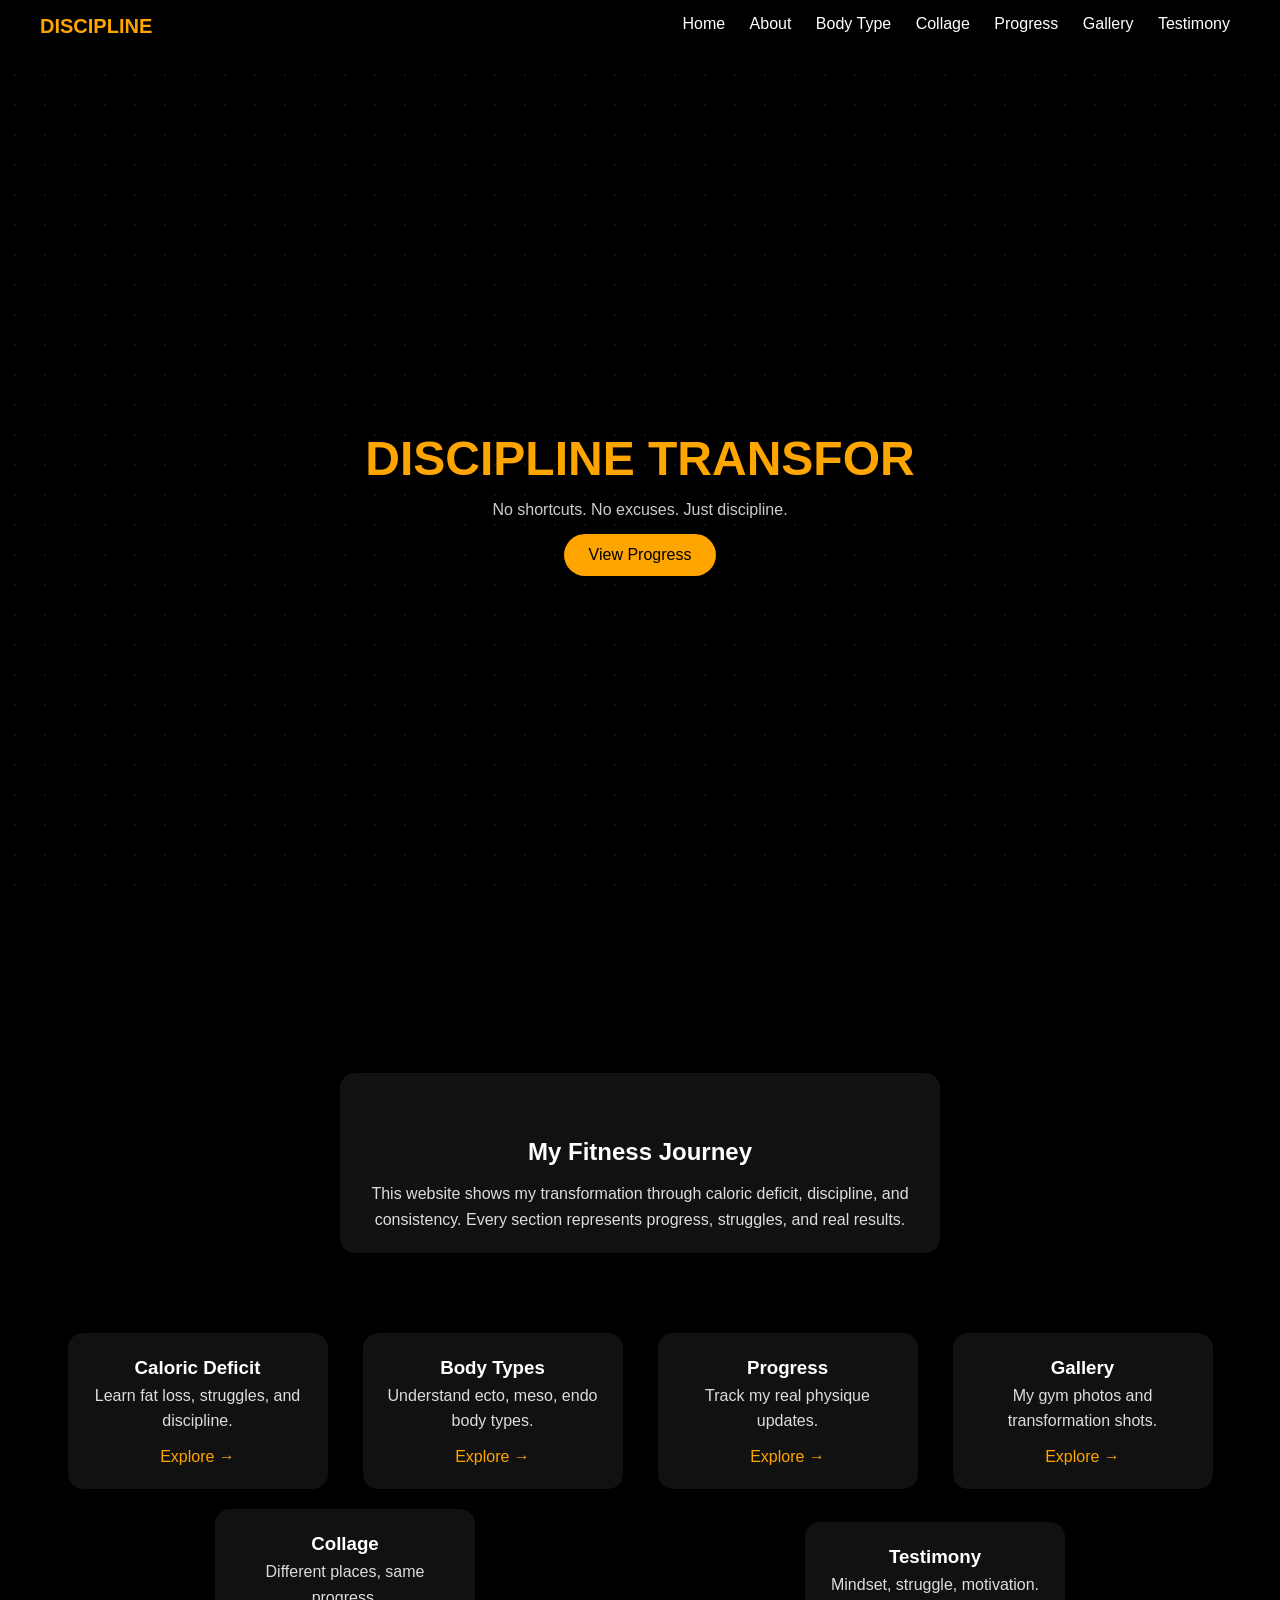
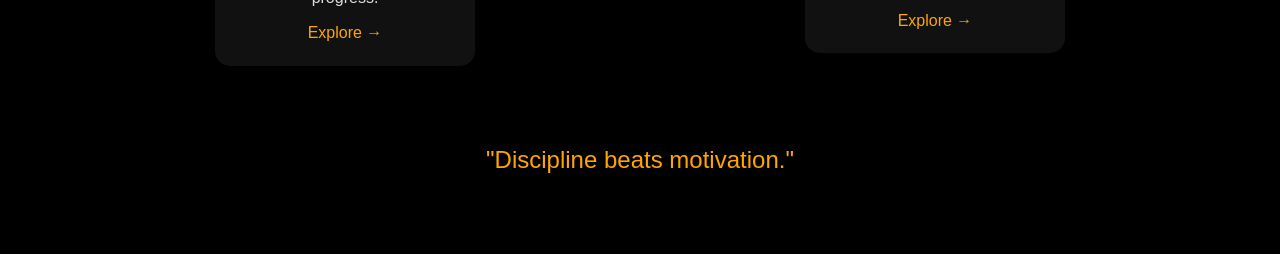
==== index.html @ 789b2162 "Add files via upload" ====
<!DOCTYPE html>
<html>
<head>
<title>Discipline Gym</title>
<link rel="stylesheet" href="style.css">
</head>
<body>

<!-- PARTICLES BACKGROUND -->
<div id="particles"></div>

<!-- NAV -->
<nav>
<div class="logo">DISCIPLINE</div>
<div>
<a href="index.html">Home</a>
<a href="about.html">About</a>
<a href="body.html">Body Type</a>
<a href="collage.html">Collage</a>
<a href="progress.html">Progress</a>
<a href="gallery.html">Gallery</a>
<a href="testimony.html">Testimony</a>
</div>
</nav>

<!-- HERO -->
<section class="hero">
<h1 id="typing"></h1>
<p>No shortcuts. No excuses. Just discipline.</p>
<a href="progress.html" class="btn">View Progress</a>
</section>

<!-- MAIN -->
<section class="page">

<div class="card main-card">
<h2>My Fitness Journey</h2>
<p>
This website shows my transformation through caloric deficit, discipline, and consistency.
Every section represents progress, struggles, and real results.
</p>
</div>

<div class="cards">

<div class="card">
<h3>Caloric Deficit</h3>
<p>Learn fat loss, struggles, and discipline.</p>
<a href="about.html">Explore →</a>
</div>

<div class="card">
<h3>Body Types</h3>
<p>Understand ecto, meso, endo body types.</p>
<a href="body.html">Explore →</a>
</div>

<div class="card">
<h3>Progress</h3>
<p>Track my real physique updates.</p>
<a href="progress.html">Explore →</a>
</div>

<div class="card">
<h3>Gallery</h3>
<p>My gym photos and transformation shots.</p>
<a href="gallery.html">Explore →</a>
</div>

<div class="card">
<h3>Collage</h3>
<p>Different places, same progress.</p>
<a href="collage.html">Explore →</a>
</div>

<div class="card">
<h3>Testimony</h3>
<p>Mindset, struggle, motivation.</p>
<a href="testimony.html">Explore →</a>
</div>

</div>

<div class="quote">
"Discipline beats motivation."
</div>

</section>

<script src="script.js"></script>
</body>
</html>
---- style.css ----
*{
    margin:0;
    padding:0;
    box-sizing:border-box;
    font-family:Arial;
   }
   
   body{
    background:#050505;
    color:white;
   }
   
   /* NAV */
   nav{
    display:flex;
    justify-content:space-between;
    padding:15px 40px;
    background:#000;
    position:sticky;
    top:0;
    z-index:1000;
   }
   
   nav a{
    color:white;
    margin:0 10px;
    text-decoration:none;
   }
   
   nav a:hover{
    color:orange;
   }
   
   /* PAGE */
   .page{
    padding:80px 20px;
    text-align:center;
   }
   
   /* CENTER CARD */
   .card{
    width:60%;
    max-width:600px;
    margin:0 auto;           /* 🔥 CENTER */
    background:#111;
    padding:25px;
    border-radius:15px;
    text-align:center;
    line-height:1.6;
    transition:.3s;
   }
   .modal{
    position:fixed;
    inset:0;
    background:rgba(0,0,0,0.9);
   
    display:flex;
    justify-content:center;
    align-items:center;
   
    z-index:9999;
   }
   
   .modal img{
    max-width:90%;
    max-height:90%;
    border-radius:20px;
    box-shadow:0 0 30px black;
   }
   
   /* hover effect */
   .card:hover{
    transform:scale(1.02);
    box-shadow:0 0 20px orange;
   }
   
   /* optional text styling */
   .card p{
    color:#ddd;
   }
   /* =========================
      🔥 GALLERY SYSTEM
   ========================= */

   
/* HORIZONTAL SCROLL */
.body-scroll{
    display:flex;
    gap:20px;
   
    overflow-x:auto;
    scroll-behavior:smooth;
   
    padding:40px;
   
    /* 🔥 CENTER EFFECT */
    justify-content:center;
    align-items:center;
   
    /* IMPORTANT FOR SCROLL */
    scroll-snap-type:x mandatory;
   }
   
   /* hide scrollbar */
   .body-scroll::-webkit-scrollbar{
    display:none;
   }
   .cards{
    display:flex;
    justify-content:center;   /* 🔥 CENTER HORIZONTAL */
    align-items:center;
    gap:20px;
    flex-wrap:wrap;           /* responsive */
    padding:40px;
   }
   
   /* CARD */
   .card{
    width:250px;
    background:#111;
    padding:15px;
    border-radius:15px;
    text-align:center;
    cursor:pointer;
    transition:.3s;
   }
   
   /* IMAGE */
   .card img{
    width:100%;
    height:200px;
    object-fit:cover;
    border-radius:10px;
   }
   
   /* hover effect */
   .card:hover{
    transform:scale(1.05);
    box-shadow:0 0 20px orange;
   }
   
   /* active click */
   .card.active{
    border:1px solid orange;
    transform:scale(1.08);
   }
   
   .card{
    flex:0 0 auto;
    width:220px;
    background:#111;
    padding:15px;
    border-radius:15px;
    text-align:center;
    cursor:pointer;
    transition:.3s;
    scroll-snap-align:center;
   }
   
   /* IMAGE FIX (CLICKABLE NOW) */
   .card img{
    width:100%;
    height:180px;
    object-fit:cover;
    border-radius:10px;
    cursor:pointer;   /* 🔥 IMPORTANT */
   }
   
   /* hover */
   .card:hover{
    transform:scale(1.05);
    box-shadow:0 0 20px orange;
   }
   
   /* active click */
   .card.active{
    border:1px solid orange;
    transform:scale(1.08);
   }
   
   .gallery-wrapper{
    position:relative;
    margin-bottom:60px;
    width:100%;
   }
   
   /* 🔥 CRITICAL FIX */
    .gallery{
    display:flex;
    flex-wrap:nowrap;
    gap:18px;

    overflow-x:auto;
    overflow-y:hidden;

    scroll-behavior:smooth;

    width:100%;
    padding:20px 60px;

    justify-content:center;   /* 🔥 CENTER HORIZONTALLY */
    align-items:center;       /* 🔥 CENTER VERTICALLY */
  }
   h2{
   margin-top:40px;
   margin-bottom:10px;
   }

   /* HERO */
.hero{
 text-align:center;
 margin-bottom:40px;
}

.hero img{
 width:280px;
 border-radius:20px;
 margin-top:20px;
 box-shadow:0 0 30px orange;
}

/* GRID CARDS */
.cards{
 display:flex;
 flex-wrap:wrap;
 justify-content:center;
 gap:20px;
 margin-top:40px;
}

/* CARD LINKS */
.card a{
 display:inline-block;
 margin-top:10px;
 color:orange;
 text-decoration:none;
}

/* BACKGROUND */
body{
 background:linear-gradient(135deg,#000,#111,#000);
 color:white;
}

/* NAVBAR */
nav{
 display:flex;
 justify-content:space-between;
 padding:15px 40px;
 background:rgba(0,0,0,0.6);
 backdrop-filter:blur(10px);
 position:sticky;
 top:0;
 z-index:1000;
}

.logo{
 font-weight:bold;
 font-size:20px;
 color:orange;
}

nav a{
 color:white;
 margin:0 10px;
 text-decoration:none;
 position:relative;
}

nav a::after{
 content:'';
 position:absolute;
 width:0%;
 height:2px;
 bottom:-5px;
 left:0;
 background:orange;
 transition:.3s;
}

nav a:hover::after{
 width:100%;
}

/* HERO */
.hero-section{
 height:100vh;
 background:url('https://images.unsplash.com/photo-1583454110551-21f2fa2afe61');
 background-size:cover;
 background-position:center;
 display:flex;
 align-items:center;
 justify-content:center;
 position:relative;
}

.overlay{
 position:absolute;
 inset:0;
 background:rgba(0,0,0,0.7);
}

.hero-content{
 position:relative;
 text-align:center;
}

.hero-content h1{
 font-size:3rem;
 color:orange;
}

.hero-content p{
 margin:15px 0;
 color:#ccc;
}

/* BUTTON */
.btn{
 display:inline-block;
 padding:12px 25px;
 background:orange;
 color:black;
 text-decoration:none;
 border-radius:30px;
 transition:.3s;
}

.btn:hover{
 transform:scale(1.1);
 box-shadow:0 0 20px orange;
}

/* CARDS */
.cards{
 display:flex;
 flex-wrap:wrap;
 justify-content:center;
 gap:20px;
 margin-top:40px;
}

.card{
 background:#111;
 padding:20px;
 border-radius:15px;
 width:260px;
 text-align:center;
 transition:.3s;
}

.card:hover{
 transform:translateY(-10px) scale(1.05);
 box-shadow:0 0 25px orange;
}

.card a{
 color:orange;
 text-decoration:none;
}

/* MAIN CARD */
.main-card{
 width:70%;
 margin:auto;
}

/* QUOTE */
.quote-card{
 margin-top:40px;
 font-size:1.5rem;
 background:#000;
 border:1px solid orange;
}

/* PAGE */
.page{
 padding:80px 20px;
 text-align:center;
}
*{
 margin:0;
 padding:0;
 box-sizing:border-box;
 font-family:Arial;
}

body{
 background:#000;
 color:white;
 overflow-x:hidden;
}

/* PARTICLES */
#particles{
 position:fixed;
 width:100%;
 height:100%;
 background:radial-gradient(circle, #111 1px, transparent 1px);
 background-size:30px 30px;
 z-index:-1;
 animation:moveBg 10s linear infinite;
}

@keyframes moveBg{
 from{background-position:0 0}
 to{background-position:100px 100px}
}

/* NAV */
nav{
 display:flex;
 justify-content:space-between;
 padding:15px 40px;
 background:rgba(0,0,0,0.5);
 backdrop-filter:blur(10px);
 position:sticky;
 top:0;
 z-index:1000;
}

.logo{
 color:orange;
 font-weight:bold;
 font-size:20px;
}

nav a{
 color:white;
 margin:0 10px;
 text-decoration:none;
 position:relative;
}

nav a::after{
 content:'';
 position:absolute;
 width:0%;
 height:2px;
 bottom:-5px;
 left:0;
 background:orange;
 transition:.3s;
}

nav a:hover::after{
 width:100%;
}

/* HERO */
.hero{
 height:100vh;
 display:flex;
 flex-direction:column;
 justify-content:center;
 align-items:center;
 text-align:center;
}

.hero h1{
 font-size:3rem;
 color:orange;
}

.hero p{
 margin:15px 0;
 color:#ccc;
}

/* BUTTON */
.btn{
 padding:12px 25px;
 background:orange;
 color:black;
 border-radius:30px;
 text-decoration:none;
 transition:.3s;
}

.btn:hover{
 transform:scale(1.1);
 box-shadow:0 0 20px orange;
}

/* PAGE */
.page{
 padding:80px 20px;
 text-align:center;
}

/* CARDS */
.cards{
 display:flex;
 flex-wrap:wrap;
 justify-content:center;
 gap:20px;
 margin-top:40px;
}

.card{
 background:#111;
 padding:20px;
 border-radius:15px;
 width:260px;
 transition:.3s;
}

.card:hover{
 transform:translateY(-10px) scale(1.05);
 box-shadow:0 0 25px orange;
}

.card a{
 color:orange;
 text-decoration:none;
}

/* MAIN CARD */
.main-card{
 width:70%;
 margin:auto;
}

/* QUOTE */
.quote{
 margin-top:40px;
 font-size:1.5rem;
 color:orange;
}

/* RESPONSIVE */
@media(max-width:768px){
 .hero h1{
  font-size:2rem;
 }
 .main-card{
  width:100%;
 }
}
*{
 margin:0;
 padding:0;
 box-sizing:border-box;
 font-family:Arial;
}

body{
 background:#000;
 color:white;
 overflow-x:hidden;
}

/* PARTICLES */
#particles{
 position:fixed;
 width:100%;
 height:100%;
 background:radial-gradient(circle, #111 1px, transparent 1px);
 background-size:30px 30px;
 z-index:-1;
 animation:moveBg 10s linear infinite;
}

@keyframes moveBg{
 from{background-position:0 0}
 to{background-position:100px 100px}
}

/* NAV */
nav{
 display:flex;
 justify-content:space-between;
 padding:15px 40px;
 background:rgba(0,0,0,0.5);
 backdrop-filter:blur(10px);
 position:sticky;
 top:0;
 z-index:1000;
}

.logo{
 color:orange;
 font-weight:bold;
 font-size:20px;
}

nav a{
 color:white;
 margin:0 10px;
 text-decoration:none;
 position:relative;
}

nav a::after{
 content:'';
 position:absolute;
 width:0%;
 height:2px;
 bottom:-5px;
 left:0;
 background:orange;
 transition:.3s;
}

nav a:hover::after{
 width:100%;
}

/* HERO */
.hero{
 height:100vh;
 display:flex;
 flex-direction:column;
 justify-content:center;
 align-items:center;
 text-align:center;
}

.hero h1{
 font-size:3rem;
 color:orange;
}

.hero p{
 margin:15px 0;
 color:#ccc;
}

/* BUTTON */
.btn{
 padding:12px 25px;
 background:orange;
 color:black;
 border-radius:30px;
 text-decoration:none;
 transition:.3s;
}

.btn:hover{
 transform:scale(1.1);
 box-shadow:0 0 20px orange;
}

/* PAGE */
.page{
 padding:80px 20px;
 text-align:center;
}

/* CARDS */
.cards{
 display:flex;
 flex-wrap:wrap;
 justify-content:center;
 gap:20px;
 margin-top:40px;
}

.card{
 background:#111;
 padding:20px;
 border-radius:15px;
 width:260px;
 transition:.3s;
}

.card:hover{
 transform:translateY(-10px) scale(1.05);
 box-shadow:0 0 25px orange;
}

.card a{
 color:orange;
 text-decoration:none;
}

/* MAIN CARD */
.main-card{
 width:70%;
 margin:auto;
}

/* QUOTE */
.quote{
 margin-top:40px;
 font-size:1.5rem;
 color:orange;
}

/* RESPONSIVE */
@media(max-width:768px){
 .hero h1{
  font-size:2rem;
 }
 .main-card{
  width:100%;
 }
}

.card a:hover{
 text-decoration:underline;
}
   
   /* hide scrollbar */
   .gallery::-webkit-scrollbar{
    display:none;
   }
   
   /* 🔥 CRITICAL FIX #2 */
   .gallery img{
    flex:0 0 auto;         /* NEVER SHRINK */
    min-width:240px;
    height:260px;
    object-fit:cover;
    border-radius:18px;
    cursor:pointer;
   }
   
   /* uneven FB look */
   .gallery img:nth-child(2n){ height:220px; }
   .gallery img:nth-child(3n){ height:280px; }
   
   /* arrows */
   .scroll-btn{
    position:absolute;
    top:50%;
    transform:translateY(-50%);
    background:orange;
    border:none;
    padding:12px 15px;
    cursor:pointer;
    border-radius:50%;
    z-index:10;
   }
   
   .scroll-btn.left{ left:10px; }
   .scroll-btn.right{ right:10px; }
   
   /* hover */
   .gallery img:hover{
    transform:scale(1.05);
    box-shadow:0 0 25px orange;
   }
   
   /* arrows */
   .scroll-btn{
    position:absolute;
    top:50%;
    transform:translateY(-50%);
    background:rgba(255,165,0,0.9);
    border:none;
    padding:12px 15px;
    cursor:pointer;
    border-radius:50%;
    font-size:18px;
    z-index:10;
   }
   
   .scroll-btn.left{ left:10px; }
   .scroll-btn.right{ right:10px; }
   
   /* FULLSCREEN MODAL */
   .modal{
    position:fixed;
    inset:0;
    background:rgba(0,0,0,0.9);
   
    display:flex;              /* 🔥 IMPORTANT */
    justify-content:center;
    align-items:center;
   
    z-index:9999;
   }
   
   .modal img{
    max-width:90%;
    max-height:90%;
    border-radius:20px;
    box-shadow:0 0 30px black;
   }
   .modal{
    position:fixed;
    inset:0;
    background:rgba(0,0,0,0.9);
    display:flex;
    justify-content:center;
    align-items:center;
    z-index:9999;
   }
   
   .modal img{
    max-width:90%;
    max-height:90%;
    border-radius:20px;
   }
   
   /* BODY CARDS FIX */
   .card{
    cursor:pointer;
    transition:.3s;
   }
   
   .card.active{
    transform:scale(1.05);
    border:1px solid orange;
   }
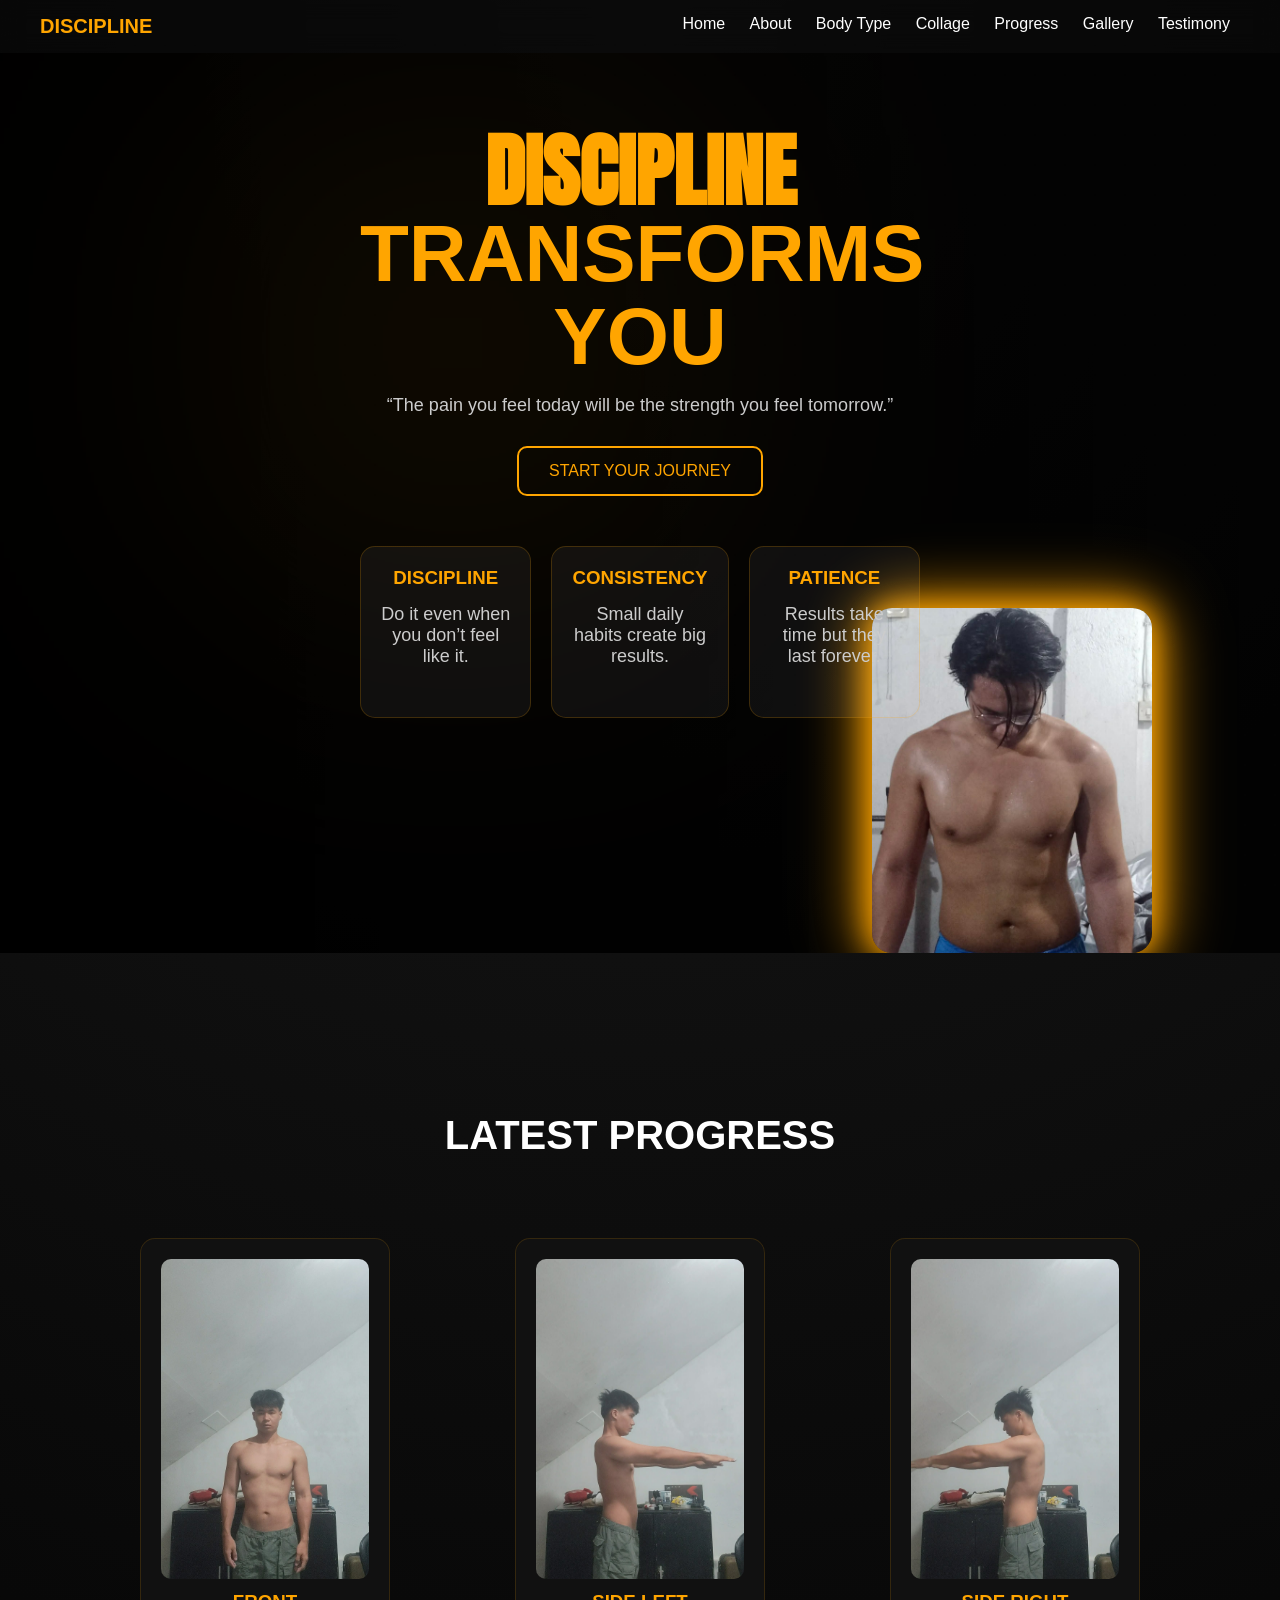
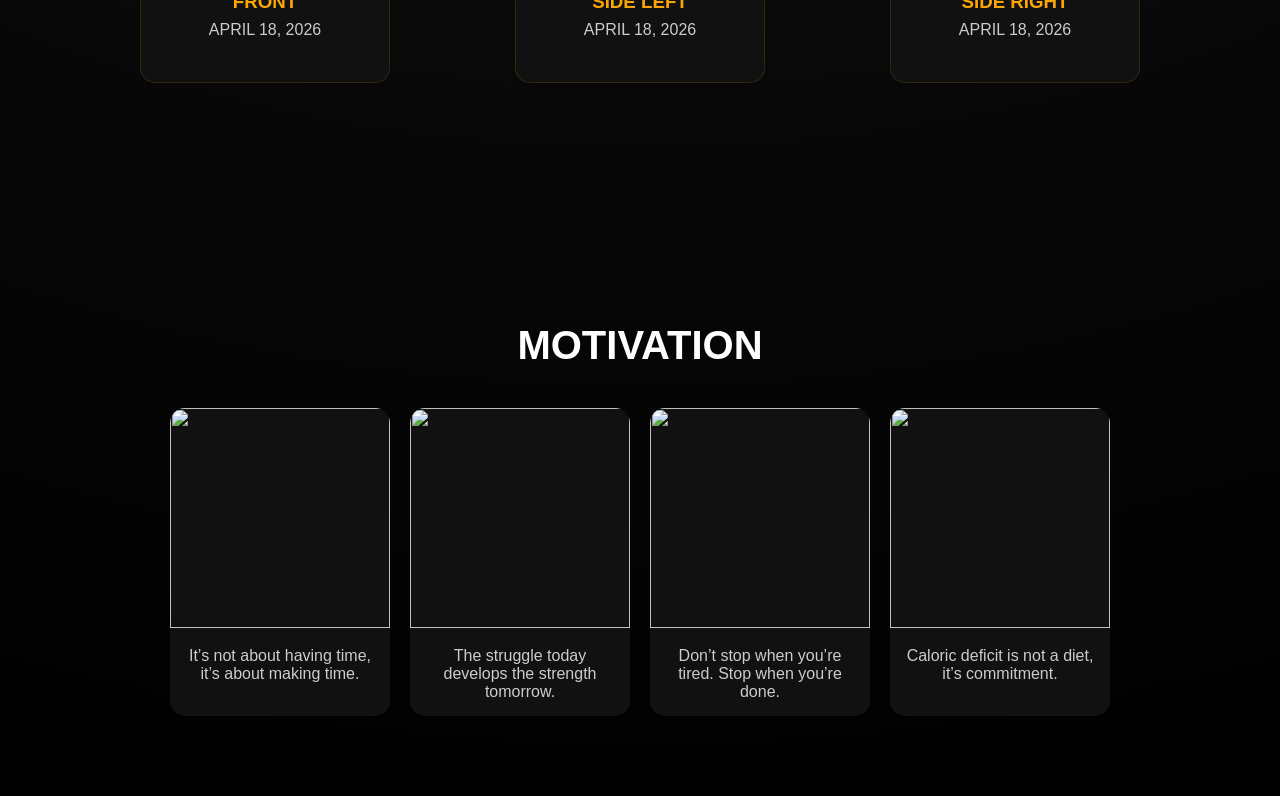
==== commit a5f1d125: "Add files via upload" ====
--- a/index.html
+++ b/index.html
@@ -2,6 +2,9 @@
 <html>
 <head>
 <title>Discipline Gym</title>
+<link rel="icon" type="image/png" href="logo.jpg">
+<link rel="preconnect" href="https://fonts.googleapis.com">
+<link href="https://fonts.googleapis.com/css2?family=Anton&family=Poppins:wght@300;400;600;700&display=swap" rel="stylesheet">
 <link rel="stylesheet" href="style.css">
 </head>
 <body>
@@ -11,7 +14,9 @@
 
 <!-- NAV -->
 <nav>
-<div class="logo">DISCIPLINE</div>
+<div class="logo">
+  <span>DISCIPLINE</span>
+</div>
 <div>
 <a href="index.html">Home</a>
 <a href="about.html">About</a>
@@ -24,69 +29,117 @@
 </nav>
 
 <!-- HERO -->
+<!-- HERO SECTION -->
 <section class="hero">
-<h1 id="typing"></h1>
-<p>No shortcuts. No excuses. Just discipline.</p>
-<a href="progress.html" class="btn">View Progress</a>
+
+    <div class="overlay"></div>
+
+    <div class="hero-left">
+
+        <h1>
+            DISCIPLINE <br>
+            <span>TRANSFORMS YOU</span>
+        </h1>
+
+        <p>
+            “The pain you feel today will be the strength you feel tomorrow.”
+        </p>
+
+        <a href="progress.html" class="hero-btn">
+            START YOUR JOURNEY
+        </a>
+
+        <!-- FEATURE BOXES -->
+        <div class="feature-boxes">
+
+            <div class="feature">
+                <h3>DISCIPLINE</h3>
+                <p>Do it even when you don’t feel like it.</p>
+            </div>
+
+            <div class="feature">
+                <h3>CONSISTENCY</h3>
+                <p>Small daily habits create big results.</p>
+            </div>
+
+            <div class="feature">
+                <h3>PATIENCE</h3>
+                <p>Results take time but they last forever.</p>
+            </div>
+
+        </div>
+
+    </div>
+
+    <!-- RIGHT IMAGE -->
+    <div class="hero-right">
+        <img src="endo.jpg" class="hero-img">
+    </div>
+
 </section>
 
-<!-- MAIN -->
-<section class="page">
+<!-- LATEST PROGRESS -->
+<section class="latest">
 
-<div class="card main-card">
-<h2>My Fitness Journey</h2>
-<p>
-This website shows my transformation through caloric deficit, discipline, and consistency.
-Every section represents progress, struggles, and real results.
-</p>
-</div>
+    <h2>LATEST PROGRESS</h2>
 
-<div class="cards">
+    <!-- KEEP MO YUNG CARDS -->
+    <div class="cards">
 
-<div class="card">
-<h3>Caloric Deficit</h3>
-<p>Learn fat loss, struggles, and discipline.</p>
-<a href="about.html">Explore →</a>
-</div>
+        <div class="card">
+            <img src="front3.jpg">
+            <h3>FRONT</h3>
+            <p>APRIL 18, 2026</p>
+        </div>
 
-<div class="card">
-<h3>Body Types</h3>
-<p>Understand ecto, meso, endo body types.</p>
-<a href="body.html">Explore →</a>
-</div>
+        <div class="card">
+            <img src="side7.jpg">
+            <h3>SIDE LEFT</h3>
+            <p>APRIL 18, 2026</p>
+        </div>
 
-<div class="card">
-<h3>Progress</h3>
-<p>Track my real physique updates.</p>
-<a href="progress.html">Explore →</a>
-</div>
+        <div class="card">
+            <img src="side8.jpg">
+            <h3>SIDE RIGHT</h3>
+            <p>APRIL 18, 2026</p>
+        </div>
 
-<div class="card">
-<h3>Gallery</h3>
-<p>My gym photos and transformation shots.</p>
-<a href="gallery.html">Explore →</a>
-</div>
+    </div>
 
-<div class="card">
-<h3>Collage</h3>
-<p>Different places, same progress.</p>
-<a href="collage.html">Explore →</a>
-</div>
+</section>
 
-<div class="card">
-<h3>Testimony</h3>
-<p>Mindset, struggle, motivation.</p>
-<a href="testimony.html">Explore →</a>
-</div>
+<!-- MOTIVATION -->
+<section class="motivation">
 
-</div>
+    <h2>MOTIVATION</h2>
 
-<div class="quote">
-"Discipline beats motivation."
-</div>
+    <div class="motivation-cards">
+
+        <div class="mot-card">
+            <img src="mot1.jpg">
+            <p>It’s not about having time, it’s about making time.</p>
+        </div>
+
+        <div class="mot-card">
+            <img src="mot2.jpg">
+            <p>The struggle today develops the strength tomorrow.</p>
+        </div>
+
+        <div class="mot-card">
+            <img src="mot3.jpg">
+            <p>Don’t stop when you’re tired. Stop when you’re done.</p>
+        </div>
+
+        <div class="mot-card">
+            <img src="mot4.jpg">
+            <p>Caloric deficit is not a diet, it’s commitment.</p>
+        </div>
+
+    </div>
 
 </section>
 
 <script src="script.js"></script>
+
 </body>
 </html>
--- a/style.css
+++ b/style.css
@@ -1,14 +1,29 @@
-*{
-    margin:0;
-    padding:0;
-    box-sizing:border-box;
-    font-family:Arial;
-   }
+
    
    body{
-    background:#050505;
-    color:white;
-   }
+  background:linear-gradient(
+    135deg,
+    #0f2027,
+    #203a43,
+    #2c5364
+  );
+  color:white;
+}
+body{
+  background:radial-gradient(circle at top, #1a1a1a, #000);
+}
+
+.hero::before{
+  content:'';
+  position:absolute;
+  width:400px;
+  height:400px;
+  background:orange;
+  filter:blur(150px);
+  opacity:0.3;
+  top:10%;
+  left:20%;
+}
    
    /* NAV */
    nav{
@@ -42,7 +57,8 @@
     width:60%;
     max-width:600px;
     margin:0 auto;           /* 🔥 CENTER */
-    background:#111;
+    background:linear-gradient(145deg,#111,#1a1a1a);
+    border:1px solid rgba(255,165,0,0.2);
     padding:25px;
     border-radius:15px;
     text-align:center;
@@ -68,10 +84,38 @@
     box-shadow:0 0 30px black;
    }
    
+   .title{
+  font-size:2.5rem;
+  color:orange;
+  text-align:center;
+}
+
+.subtitle{
+  text-align:center;
+  color:#aaa;
+  margin-bottom:30px;
+}
+
+/* main quote card glow */
+.quote-card{
+  border:1px solid orange;
+  box-shadow:0 0 20px rgba(255,165,0,0.3);
+}
+
+/* timeline effect */
+.cards .card{
+  transition:0.4s;
+}
+
+.cards .card:hover{
+  transform:translateY(-10px) scale(1.05);
+  box-shadow:0 0 25px orange;
+}
+
    /* hover effect */
    .card:hover{
     transform:scale(1.02);
-    box-shadow:0 0 20px orange;
+    box-shadow:0 0 30px orange;
    }
    
    /* optional text styling */
@@ -378,12 +422,7 @@
  padding:80px 20px;
  text-align:center;
 }
-*{
- margin:0;
- padding:0;
- box-sizing:border-box;
- font-family:Arial;
-}
+
 
 body{
  background:#000;
@@ -700,6 +739,70 @@
 .card a:hover{
  text-decoration:underline;
 }
+
+.gallery{
+  display:flex;
+  flex-wrap:nowrap;
+  gap:18px;
+
+  overflow-x:auto;
+  overflow-y:hidden;
+
+  scroll-behavior:smooth;
+
+  width:100%;
+  padding:20px 60px;
+
+  justify-content:flex-start;  /* 🔥 FIX */
+  align-items:center;
+}
+/* 🔥 COLLAGE (centered) */
+.collage{
+  justify-content:center;       /* CENTER */
+  overflow-x:hidden;            /* optional para walang scroll */
+}
+
+.logo{
+  display:flex;
+  align-items:center;
+  gap:10px;
+  font-weight:bold;
+  font-size:20px;
+  color:orange;
+}
+
+.logo img{
+  width:35px;
+  height:35px;
+  border-radius:50%;
+}
+.hero{
+  height:100vh;
+  display:flex;
+  justify-content:center;
+  align-items:center;
+  position:relative;
+  overflow:hidden;
+}
+
+/* floating image */
+.hero-img{
+  position:absolute;
+  right:10%;
+  bottom:0;
+
+  width:300px;
+
+  filter:drop-shadow(0 0 30px orange);
+
+  animation:float 3s ease-in-out infinite;
+}
+
+/* animation */
+@keyframes float{
+  0%,100%{ transform:translateY(0); }
+  50%{ transform:translateY(-20px); }
+}
    
    /* hide scrollbar */
    .gallery::-webkit-scrollbar{
@@ -720,21 +823,7 @@
    .gallery img:nth-child(2n){ height:220px; }
    .gallery img:nth-child(3n){ height:280px; }
    
-   /* arrows */
-   .scroll-btn{
-    position:absolute;
-    top:50%;
-    transform:translateY(-50%);
-    background:orange;
-    border:none;
-    padding:12px 15px;
-    cursor:pointer;
-    border-radius:50%;
-    z-index:10;
-   }
-   
-   .scroll-btn.left{ left:10px; }
-   .scroll-btn.right{ right:10px; }
+   
    
    /* hover */
    .gallery img:hover{
@@ -803,4 +892,562 @@
    .card.active{
     transform:scale(1.05);
     border:1px solid orange;
-   } +   } 
+   /* =========================
+   FINAL COLOR OVERRIDE SYSTEM
+   (NO LAYOUT CHANGES)
+========================= */
+
+/* BACKGROUND (UNIFIED HOME STYLE) */
+body{
+  background:radial-gradient(circle at top, #1a1a1a, #000) !important;
+  color:white;
+}
+
+/* NAV DARK GLASS */
+nav{
+  background:rgba(0,0,0,0.6) !important;
+  backdrop-filter:blur(10px);
+}
+
+/* LOGO */
+.logo{
+  color:orange !important;
+}
+
+/* LINKS */
+nav a{
+  color:white;
+}
+
+nav a:hover{
+  color:orange;
+}
+
+/* BUTTONS */
+.btn{
+  background:orange;
+  color:black;
+}
+
+.btn:hover{
+  box-shadow:0 0 20px orange;
+}
+
+/* HEADERS ACCENT */
+.hero h1{
+  color:orange;
+}
+
+.quote{
+  color:orange;
+}
+
+/* CARDS (NO LAYOUT CHANGE, COLOR ONLY) */
+.card{
+  background:#111 !important;
+  border:1px solid rgba(255,165,0,0.2);
+}
+
+.card:hover{
+  box-shadow:0 0 25px orange;
+}
+
+/* LINKS INSIDE CARDS */
+.card a{
+  color:orange;
+}
+
+/* MODAL */
+.modal{
+  background:rgba(0,0,0,0.9);
+}
+
+.modal img{
+  box-shadow:0 0 30px black;
+}
+
+/* CHAT */
+.chat-btn,
+.chat-header{
+  background:orange;
+  color:black;
+}
+
+/* GALLERY HIGHLIGHT */
+.gallery img:hover{
+  box-shadow:0 0 25px orange;
+}
+.ba-container{
+  display:flex;
+  justify-content:center;
+  margin-top:40px;
+}
+
+.ba-slider{
+  position:relative;
+  width:320px;
+  height:400px;
+  overflow:hidden;
+  border-radius:20px;
+  box-shadow:0 0 25px orange;
+}
+
+/* BEFORE IMAGE */
+.before-img{
+  width:100%;
+  height:100%;
+  object-fit:cover;
+}
+
+/* AFTER OVERLAY */
+.after-wrapper{
+  position:absolute;
+  top:0;
+  left:0;
+  width:50%;
+  height:100%;
+  overflow:hidden;
+}
+
+.after-wrapper img{
+  width:320px;
+  height:400px;
+  object-fit:cover;
+}
+
+/* HANDLE */
+.handle{
+  position:absolute;
+  top:0;
+  left:50%;
+  width:3px;
+  height:100%;
+  background:orange;
+  cursor:ew-resize;
+}
+.reveal{
+  opacity:0;
+  transform:translateY(40px);
+  transition:0.6s ease;
+}
+
+.reveal.show{
+  opacity:1;
+  transform:translateY(0);
+}
+#loader{
+  position:fixed;
+  inset:0;
+  background:#000;
+  display:flex;
+  flex-direction:column;
+  justify-content:center;
+  align-items:center;
+  z-index:99999;
+}
+
+#loader h1{
+  color:orange;
+  animation:pulse 1s infinite;
+}
+
+#loader p{
+  color:#aaa;
+}
+
+@keyframes pulse{
+  0%,100%{opacity:1;}
+  50%{opacity:0.3;}
+}
+/* scroll reveal */
+.reveal{
+  opacity:0;
+  transform:translateY(40px);
+  transition:0.6s ease;
+}
+
+.reveal.show{
+  opacity:1;
+  transform:translateY(0);
+}
+
+/* extra info hidden */
+.extra{
+  display:none;
+  margin-top:10px;
+  font-size:14px;
+  color:#ccc;
+}
+
+/* expanded card */
+.card.active .extra{
+  display:block;
+}
+button{
+  margin:5px;
+  padding:10px;
+  border:none;
+  border-radius:10px;
+  cursor:pointer;
+  background:#111;
+  color:white;
+  border:1px solid orange;
+  transition:.3s;
+}
+
+button:hover{
+  background:orange;
+  color:black;
+}
+/* CERTIFICATION SECTION */
+
+.certification-section{
+    text-align: center;
+    margin-top: 80px;
+}
+
+.cert-title{
+    font-size: 40px;
+    margin-bottom: 40px;
+    letter-spacing: 3px;
+}
+
+.cert-cards{
+    display: flex;
+    justify-content: center;
+    gap: 30px;
+    flex-wrap: wrap;
+}
+
+.cert-card{
+    width: 280px;
+    background: #111;
+    border-radius: 15px;
+    overflow: hidden;
+    cursor: pointer;
+    transition: 0.3s;
+    box-shadow: 0 5px 20px rgba(0,0,0,0.4);
+}
+
+.cert-card:hover{
+    transform: translateY(-10px);
+}
+
+.cert-card img{
+    width: 100%;
+    height: 200px;
+    object-fit: cover;
+}
+
+.cert-card h3{
+    margin: 15px 10px 10px;
+    color: white;
+}
+
+.cert-card p{
+    color: #ccc;
+    padding: 0 15px 20px;
+    font-size: 14px;
+}
+/* POPUP */
+
+.popup{
+    position: fixed;
+    top: 0;
+    left: 0;
+
+    width: 100%;
+    height: 100%;
+
+    background: rgba(0,0,0,0.85);
+
+    display: flex;
+    justify-content: center;
+    align-items: center;
+
+    z-index: 9999;
+}
+
+/* BOX */
+
+.popup-content{
+    background: #111;
+    width: 400px;
+    max-width: 90%;
+
+    border-radius: 15px;
+    overflow: hidden;
+
+    text-align: center;
+    position: relative;
+    max-height: 90vh;      /* important */
+    overflow-y: auto;
+
+    animation: popupShow 0.3s ease;
+}
+.popup-content h2,
+.popup-content p{
+    padding: 5px 15px;
+}
+
+/* IMAGE */
+
+.popup-content img{
+    width: 100%;
+    height: auto;
+    display: block;
+}
+
+/* TITLE */
+
+.popup-content h2{
+    color: white;
+    margin: 20px 10px 10px;
+}
+
+/* DESCRIPTION */
+
+.popup-content p{
+    color: #ccc;
+    padding: 0 20px 25px;
+    line-height: 1.5;
+}
+
+/* CLOSE */
+
+.close{
+    position: absolute;
+    top: 10px;
+    right: 20px;
+
+    color: white;
+    font-size: 35px;
+    cursor: pointer;
+}
+
+/* ANIMATION */
+
+@keyframes popupShow{
+    from{
+        transform: scale(0.7);
+        opacity: 0;
+    }
+
+    to{
+        transform: scale(1);
+        opacity: 1;
+    }
+}
+
+/* BODY */
+
+body{
+    margin: 0;
+    font-family: Arial, sans-serif;
+    background: #050505;
+    color: white;
+    font-family: 'Poppins', sans-serif;
+}
+
+/* HERO */
+
+.hero{
+    min-height: 100vh;
+
+    display: flex;
+    justify-content: space-between;
+    align-items: center;
+
+    padding: 80px;
+
+    background:
+    linear-gradient(to right, rgba(0,0,0,0.95), rgba(0,0,0,0.4)),
+    url("bg.jpg");
+
+    background-size: cover;
+    background-position: center;
+
+    position: relative;
+}
+
+/* LEFT */
+
+.hero-left{
+    width: 50%;
+    z-index: 2;
+}
+
+.hero-left h1{
+    font-size: 80px;
+    line-height: 0.95;
+    margin-bottom: 20px;
+    font-family: 'Anton', sans-serif;
+
+}
+/* CENTER MAY GALLERY */
+
+.center-gallery{
+    display: flex;
+    justify-content: center;
+}
+
+.gallery-center{
+    justify-content: center;
+}
+
+.hero-left span{
+    color: orange;
+}
+
+.hero-left p{
+    color: #ccc;
+    font-size: 18px;
+    margin-bottom: 30px;
+}
+
+/* BUTTON */
+
+.hero-btn{
+    display: inline-block;
+
+    padding: 14px 30px;
+
+    border: 2px solid orange;
+
+    color: orange;
+
+    text-decoration: none;
+
+    border-radius: 10px;
+
+    transition: 0.3s;
+}
+
+.hero-btn:hover{
+    background: orange;
+    color: black;
+}
+
+/* RIGHT IMAGE */
+
+.hero-right{
+    width: 40%;
+    text-align: center;
+}
+
+.hero-img{
+    width: 100%;
+    max-width: 450px;
+}
+
+/* FEATURES */
+
+.feature-boxes{
+    display: flex;
+    gap: 20px;
+    margin-top: 50px;
+}
+
+.feature{
+    flex: 1;
+    background: rgba(255,255,255,0.05);
+
+    border: 1px solid rgba(255,165,0,0.2);
+
+    padding: 20px;
+
+    border-radius: 15px;
+}
+
+.feature h3{
+    color: orange;
+}
+
+/* LATEST */
+
+.latest{
+    padding: 80px 50px;
+    text-align: center;
+}
+
+.latest h2{
+    margin-bottom: 40px;
+    font-size: 40px;
+}
+
+/* KEEP YOUR CARD STYLE */
+
+.cards{
+    display: flex;
+    justify-content: center;
+    gap: 25px;
+    flex-wrap: wrap;
+}
+
+.card{
+    width: 250px;
+    background: #111;
+    border-radius: 15px;
+    overflow: hidden;
+
+    transition: 0.3s;
+
+    border: 1px solid rgba(255,165,0,0.15);
+}
+
+.card:hover{
+    transform: translateY(-10px);
+}
+
+.card img{
+    width: 100%;
+    height: 320px;
+    object-fit: cover;
+}
+
+.card h3{
+    color: orange;
+}
+
+.card p{
+    color: #ccc;
+    padding-bottom: 20px;
+}
+
+/* MOTIVATION */
+
+.motivation{
+    padding: 80px 40px;
+    text-align: center;
+}
+
+.motivation h2{
+    font-size: 40px;
+    margin-bottom: 40px;
+}
+
+.motivation-cards{
+    display: flex;
+    justify-content: center;
+    gap: 20px;
+    flex-wrap: wrap;
+}
+
+.mot-card{
+    width: 220px;
+    background: #111;
+    border-radius: 15px;
+    overflow: hidden;
+}
+
+.mot-card img{
+    width: 100%;
+    height: 220px;
+    object-fit: cover;
+}
+
+.mot-card p{
+    padding: 15px;
+    color: #ccc;
+}
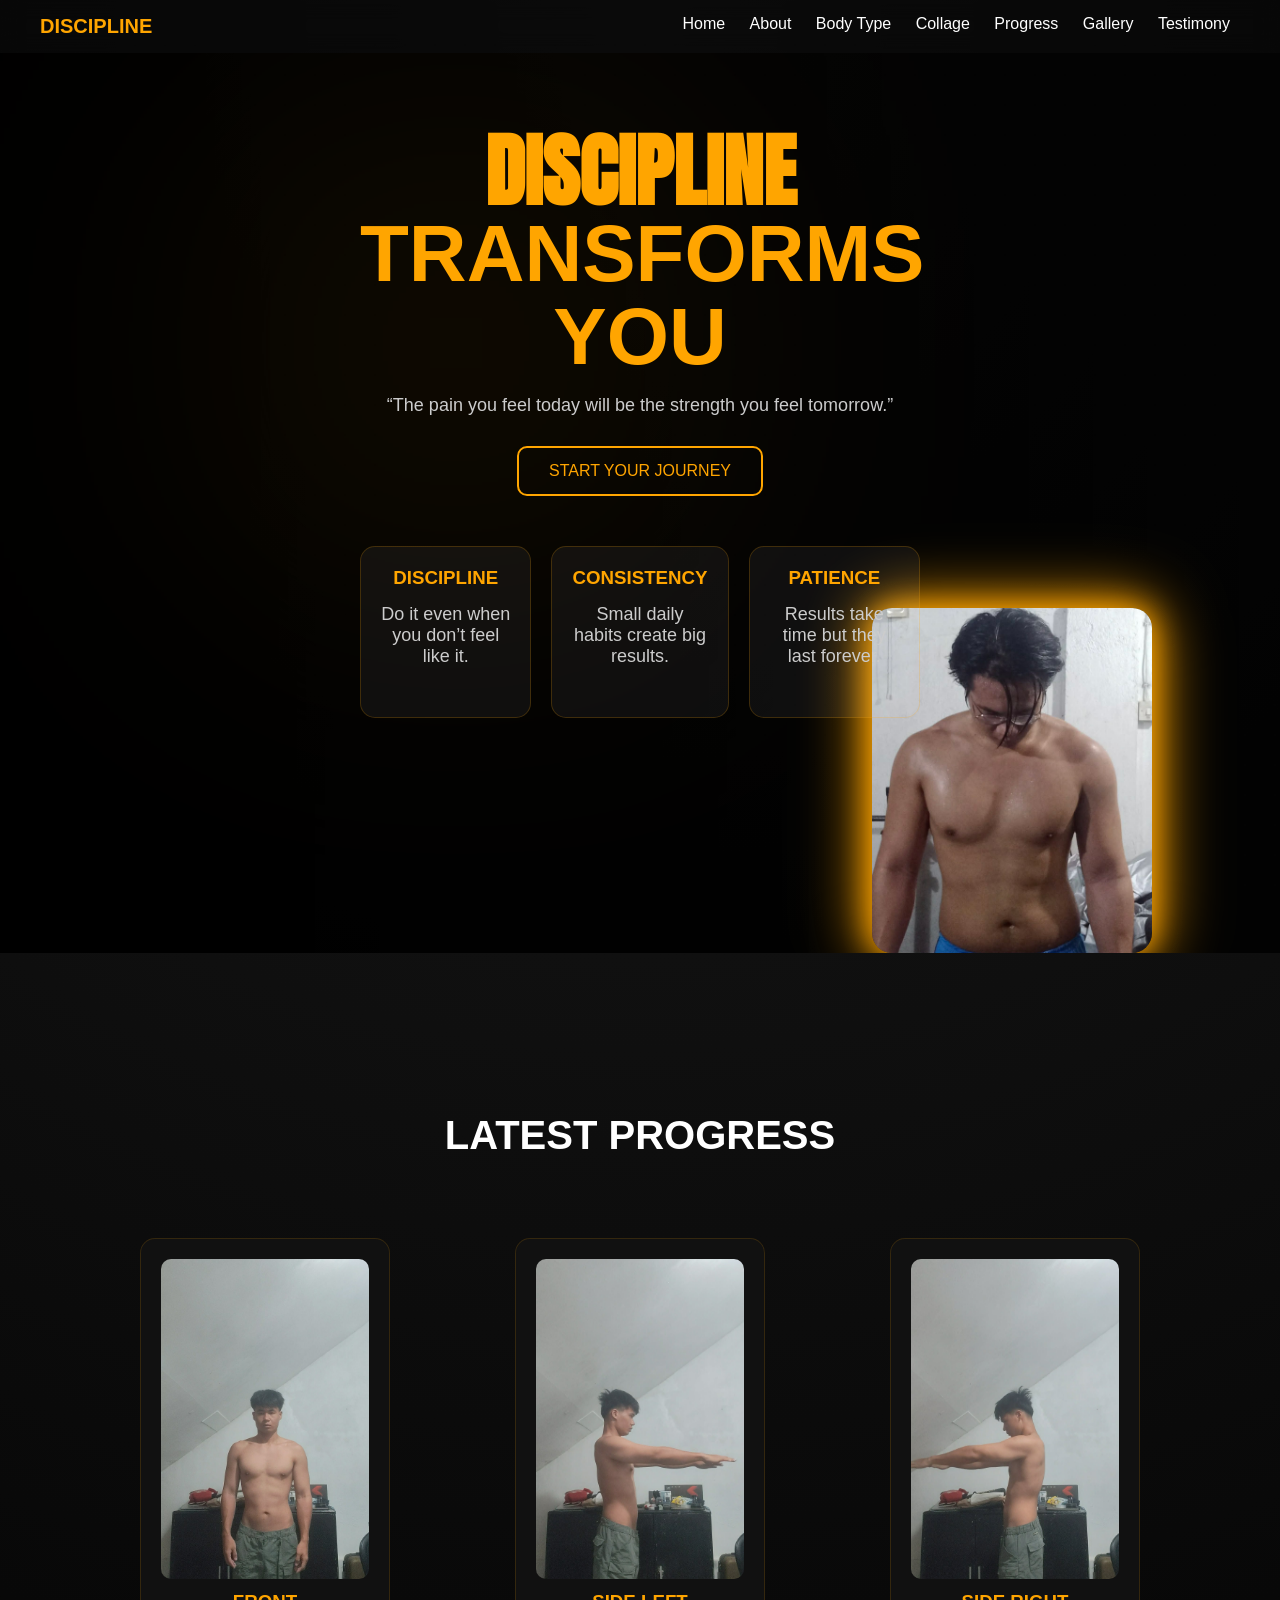
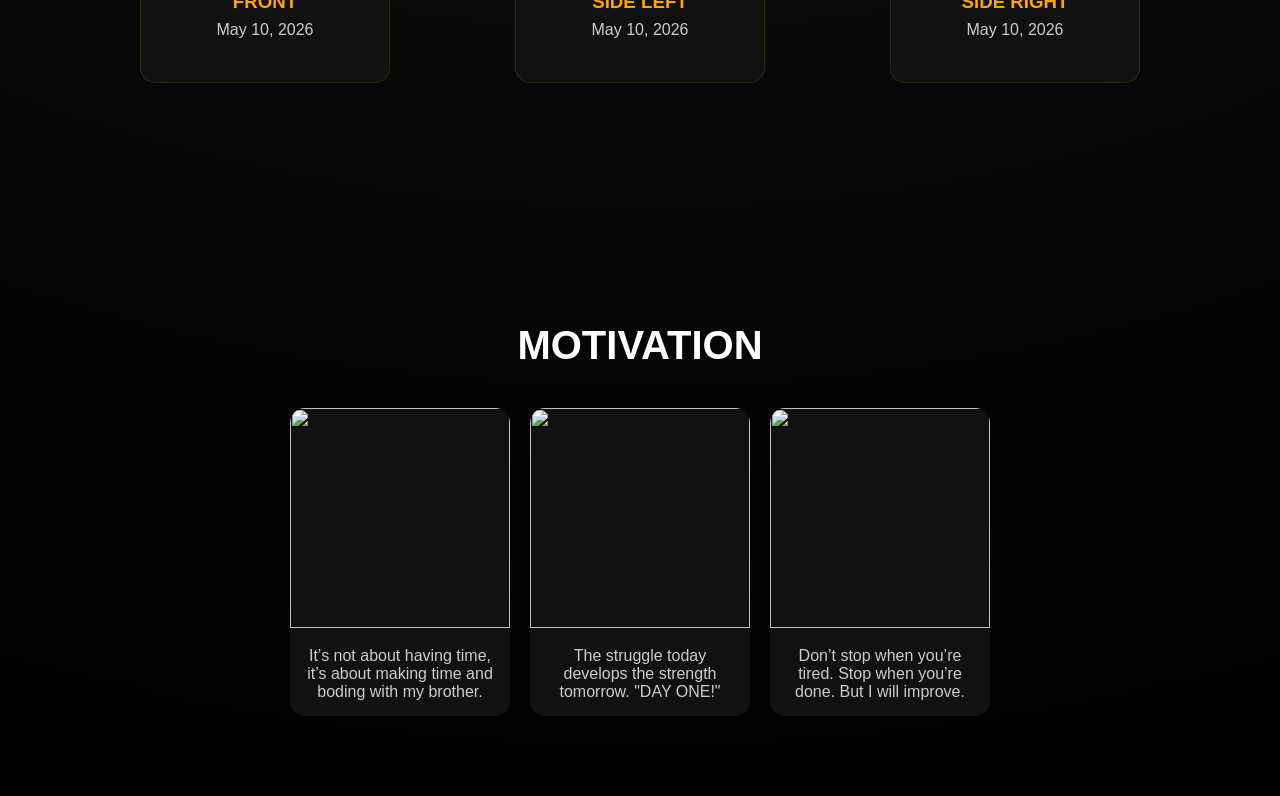
==== commit 6d8e585f: "Update index.html" ====
--- a/index.html
+++ b/index.html
@@ -89,19 +89,19 @@
         <div class="card">
             <img src="front3.jpg">
             <h3>FRONT</h3>
-            <p>APRIL 18, 2026</p>
+            <p>May 10, 2026</p>
         </div>
 
         <div class="card">
             <img src="side7.jpg">
             <h3>SIDE LEFT</h3>
-            <p>APRIL 18, 2026</p>
+            <p>May 10, 2026</p>
         </div>
 
         <div class="card">
             <img src="side8.jpg">
             <h3>SIDE RIGHT</h3>
-            <p>APRIL 18, 2026</p>
+            <p>May 10, 2026</p>
         </div>
 
     </div>
@@ -117,22 +117,17 @@
 
         <div class="mot-card">
             <img src="mot1.jpg">
-            <p>It’s not about having time, it’s about making time.</p>
+            <p>It’s not about having time, it’s about making time and boding with my brother.</p>
         </div>
 
         <div class="mot-card">
             <img src="mot2.jpg">
-            <p>The struggle today develops the strength tomorrow.</p>
+            <p>The struggle today develops the strength tomorrow. "DAY ONE!"</p>
         </div>
 
         <div class="mot-card">
             <img src="mot3.jpg">
-            <p>Don’t stop when you’re tired. Stop when you’re done.</p>
-        </div>
-
-        <div class="mot-card">
-            <img src="mot4.jpg">
-            <p>Caloric deficit is not a diet, it’s commitment.</p>
+            <p>Don’t stop when you’re tired. Stop when you’re done. But I will improve.</p>
         </div>
 
     </div>
@@ -142,4 +137,4 @@
 <script src="script.js"></script>
 
 </body>
-</html>+</html>
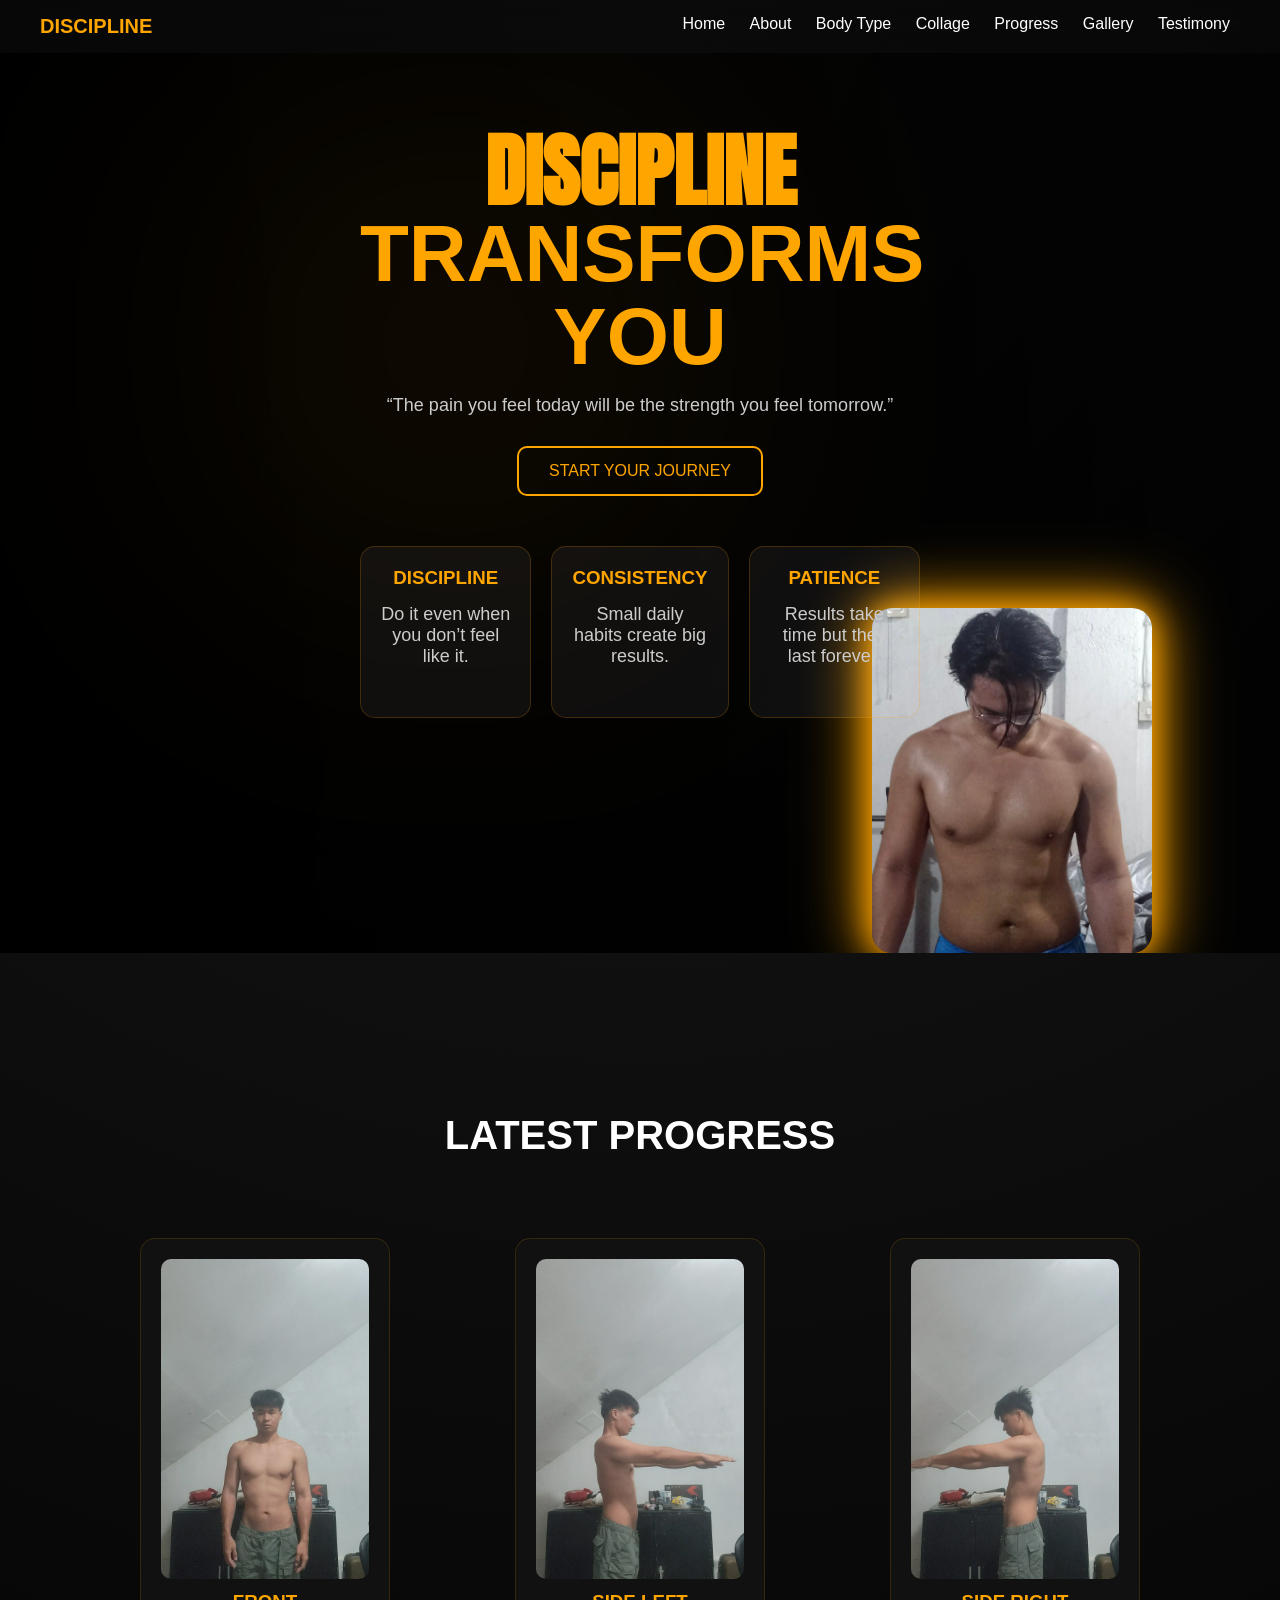
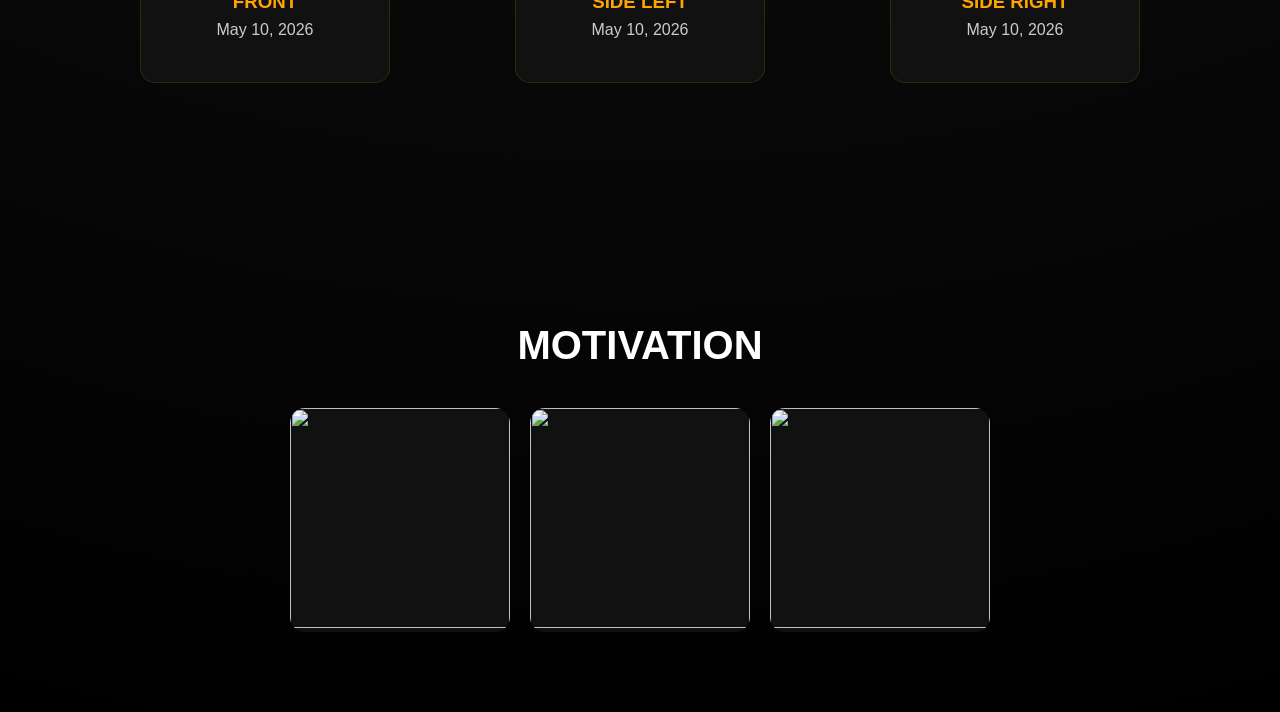
==== commit fbe4dd2e: "Update index.html" ====
--- a/index.html
+++ b/index.html
@@ -115,23 +115,31 @@
 
     <div class="motivation-cards">
 
-        <div class="mot-card">
-            <img src="mot1.jpg">
-            <p>It’s not about having time, it’s about making time and boding with my brother.</p>
-        </div>
+        <div class="mot-card"
+        onclick="openMotivation(this)"
+        data-text="It’s not about having time, it’s about making time and bonding with my brother.">
 
-        <div class="mot-card">
-            <img src="mot2.jpg">
-            <p>The struggle today develops the strength tomorrow. "DAY ONE!"</p>
-        </div>
-
-        <div class="mot-card">
-            <img src="mot3.jpg">
-            <p>Don’t stop when you’re tired. Stop when you’re done. But I will improve.</p>
-        </div>
+        <img src="mot1.jpg">
 
     </div>
 
+    <div class="mot-card"
+        onclick="openMotivation(this)"
+        data-text="The struggle today develops the strength tomorrow. DAY ONE!">
+
+        <img src="mot2.jpg">
+
+    </div>
+
+    <div class="mot-card"
+        onclick="openMotivation(this)"
+        data-text="Don’t stop when you’re tired. Stop when you’re done. But I will improve, NOT STOP.">
+
+        <img src="mot3.jpg">
+
+    </div>
+
+</div>
 </section>
 
 <script src="script.js"></script>
--- a/style.css
+++ b/style.css
@@ -1249,7 +1249,44 @@
     color: white;
     font-family: 'Poppins', sans-serif;
 }
-
+@media (max-width: 768px){
+
+    /* HERO STACK */
+    .hero{
+        flex-direction: column;
+        padding: 40px 20px;
+        text-align: center;
+    }
+
+    .hero-left{
+        width: 100%;
+    }
+
+    .hero-right{
+        width: 100%;
+        margin-top: 20px;
+    }
+
+    .hero-left h1{
+        font-size: 40px;
+    }
+
+    .feature-boxes{
+        flex-direction: column;
+    }
+
+    /* CARDS STACK ON MOBILE */
+    .cards,
+    .motivation-cards{
+        flex-direction: column;
+        align-items: center;
+    }
+
+    .card,
+    .mot-card{
+        width: 90%;
+    }
+}
 /* HERO */
 
 .hero{
@@ -1450,4 +1487,4 @@
 .mot-card p{
     padding: 15px;
     color: #ccc;
-}+}
